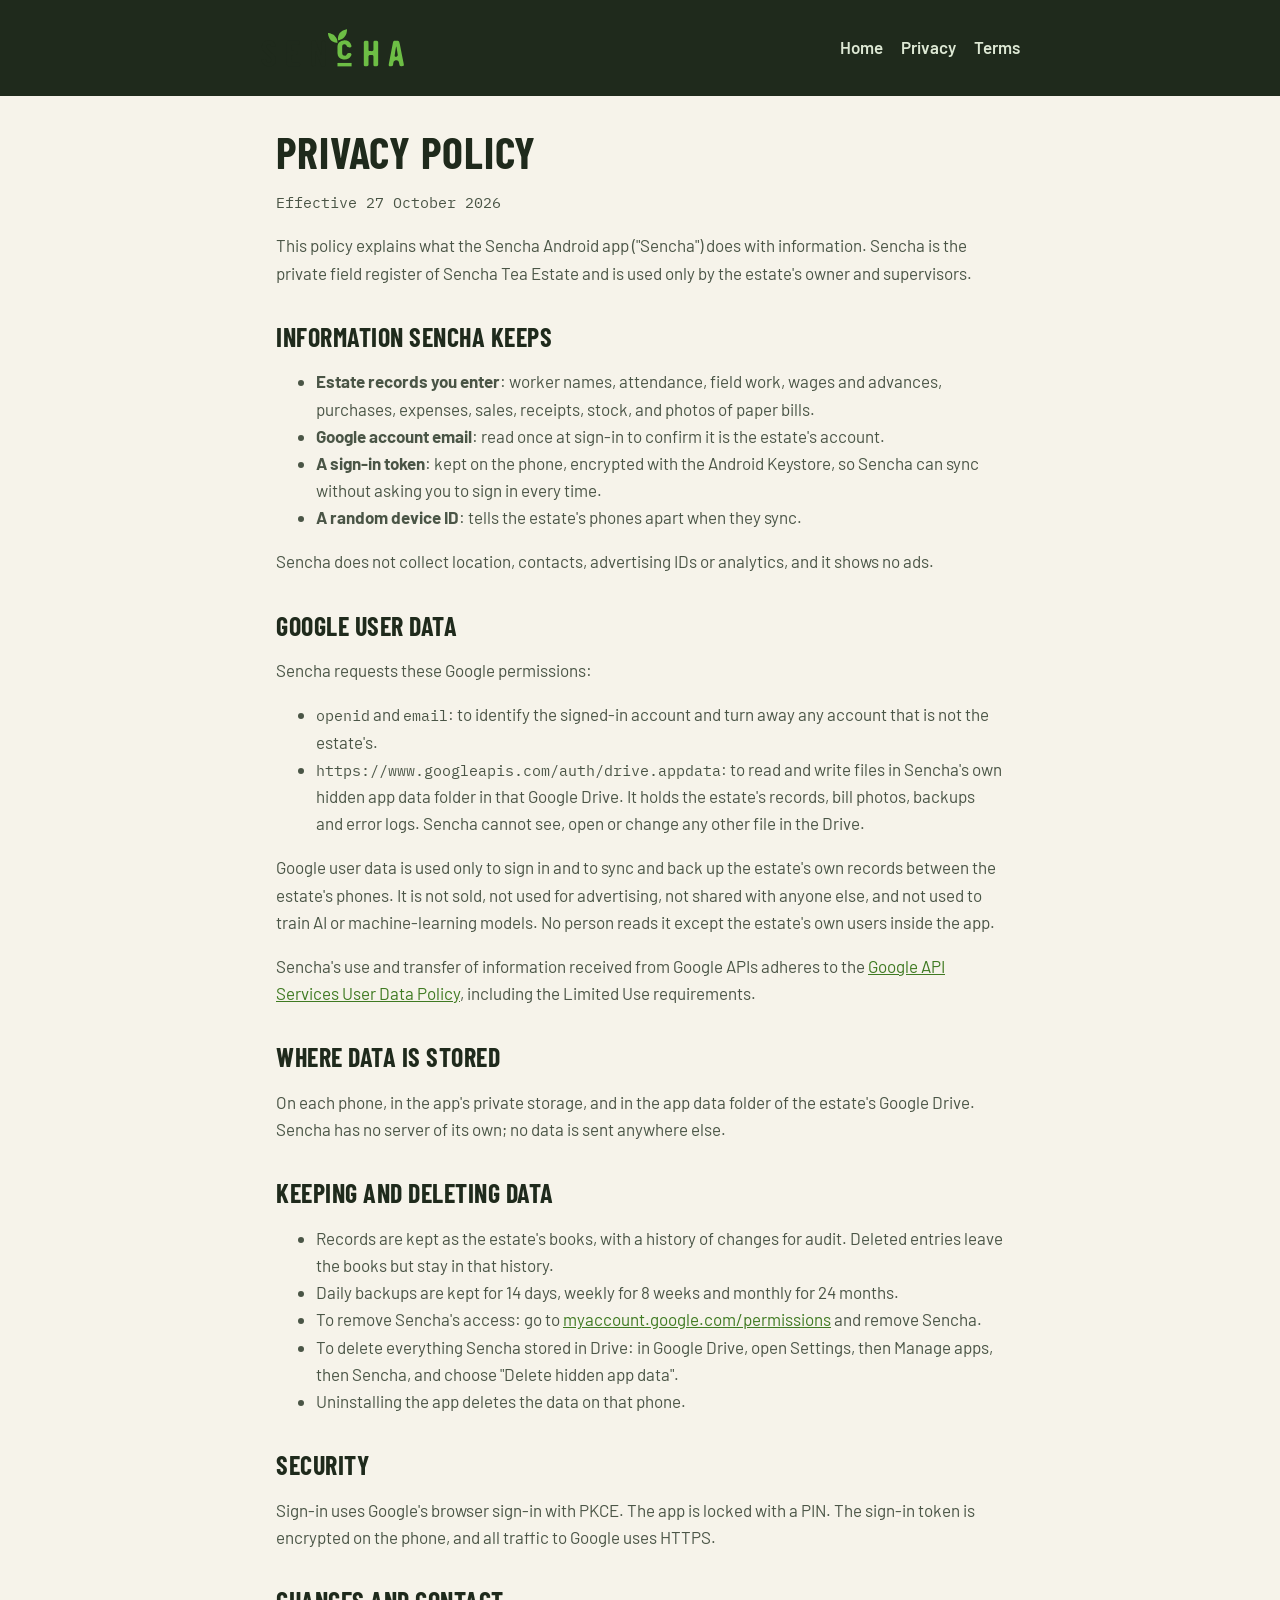
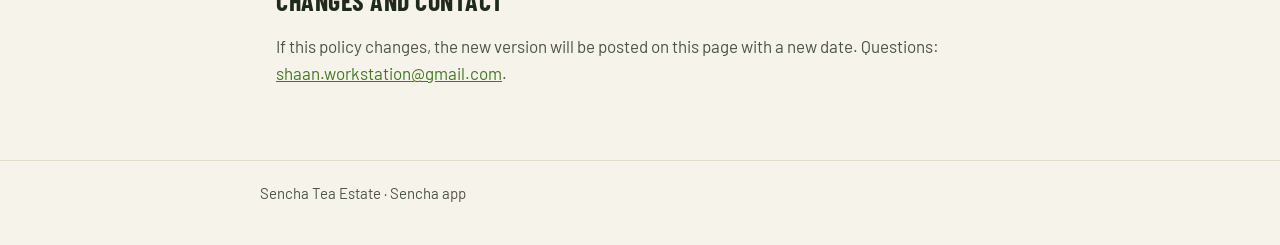
==== sencha/privacy.html @ 17615c98 "Sencha home, privacy policy and terms Co-Authored-By: Claude Opus 5.5 <noreply@anthropic.com>" ====
<!doctype html>
<html lang="en">
<head>
<meta charset="utf-8">
<meta name="viewport" content="width=device-width, initial-scale=1">
<title>Sencha · Privacy Policy</title>
<link rel="icon" href="icon.png">
<link rel="preconnect" href="https://fonts.googleapis.com">
<link href="https://fonts.googleapis.com/css2?family=Barlow:wght@400;600&family=Barlow+Condensed:wght@700&family=IBM+Plex+Mono&display=swap" rel="stylesheet">
<link rel="stylesheet" href="style.css">
</head>
<body>
<header><div class="wrap">
  <img src="logo.svg" alt="Sencha">
  <nav><a href="./">Home</a><a href="privacy.html">Privacy</a><a href="terms.html">Terms</a></nav>
</div></header>
<main class="wrap">
  <h1>Privacy policy</h1>
  <p class="mono">Effective 27 October 2026</p>
  <p>This policy explains what the Sencha Android app ("Sencha") does with information. Sencha is the private field register of Sencha Tea Estate and is used only by the estate's owner and supervisors.</p>

  <h2>Information Sencha keeps</h2>
  <ul>
    <li><b>Estate records you enter</b>: worker names, attendance, field work, wages and advances, purchases, expenses, sales, receipts, stock, and photos of paper bills.</li>
    <li><b>Google account email</b>: read once at sign-in to confirm it is the estate's account.</li>
    <li><b>A sign-in token</b>: kept on the phone, encrypted with the Android Keystore, so Sencha can sync without asking you to sign in every time.</li>
    <li><b>A random device ID</b>: tells the estate's phones apart when they sync.</li>
  </ul>
  <p>Sencha does not collect location, contacts, advertising IDs or analytics, and it shows no ads.</p>

  <h2>Google user data</h2>
  <p>Sencha requests these Google permissions:</p>
  <ul>
    <li><span class="mono">openid</span> and <span class="mono">email</span>: to identify the signed-in account and turn away any account that is not the estate's.</li>
    <li><span class="mono">https://www.googleapis.com/auth/drive.appdata</span>: to read and write files in Sencha's own hidden app data folder in that Google Drive. It holds the estate's records, bill photos, backups and error logs. Sencha cannot see, open or change any other file in the Drive.</li>
  </ul>
  <p>Google user data is used only to sign in and to sync and back up the estate's own records between the estate's phones. It is not sold, not used for advertising, not shared with anyone else, and not used to train AI or machine-learning models. No person reads it except the estate's own users inside the app.</p>
  <p>Sencha's use and transfer of information received from Google APIs adheres to the <a href="https://developers.google.com/terms/api-services-user-data-policy">Google API Services User Data Policy</a>, including the Limited Use requirements.</p>

  <h2>Where data is stored</h2>
  <p>On each phone, in the app's private storage, and in the app data folder of the estate's Google Drive. Sencha has no server of its own; no data is sent anywhere else.</p>

  <h2>Keeping and deleting data</h2>
  <ul>
    <li>Records are kept as the estate's books, with a history of changes for audit. Deleted entries leave the books but stay in that history.</li>
    <li>Daily backups are kept for 14 days, weekly for 8 weeks and monthly for 24 months.</li>
    <li>To remove Sencha's access: go to <a href="https://myaccount.google.com/permissions">myaccount.google.com/permissions</a> and remove Sencha.</li>
    <li>To delete everything Sencha stored in Drive: in Google Drive, open Settings, then Manage apps, then Sencha, and choose "Delete hidden app data".</li>
    <li>Uninstalling the app deletes the data on that phone.</li>
  </ul>

  <h2>Security</h2>
  <p>Sign-in uses Google's browser sign-in with PKCE. The app is locked with a PIN. The sign-in token is encrypted on the phone, and all traffic to Google uses HTTPS.</p>

  <h2>Changes and contact</h2>
  <p>If this policy changes, the new version will be posted on this page with a new date. Questions: <a href="mailto:shaan.workstation@gmail.com">shaan.workstation@gmail.com</a>.</p>
</main>
<footer><div class="wrap">Sencha Tea Estate · Sencha app</div></footer>
</body>
</html>
---- sencha/style.css ----
:root {
  --paper: #F6F3EA;
  --card: #FFFDF6;
  --ink: #1F2A1C;
  --ink-soft: #4A5546;
  --line: #E2DCCB;
  --leaf: #6DBE45;
  --leaf-700: #3F7A22;
}
* { box-sizing: border-box; }
body {
  margin: 0;
  background: var(--paper);
  color: var(--ink);
  font: 17px/1.6 "Barlow", system-ui, sans-serif;
}
header { background: var(--ink); padding: 28px 16px; }
header .wrap { display: flex; align-items: center; gap: 16px; }
header img { height: 40px; }
header nav { margin-left: auto; display: flex; gap: 18px; }
header nav a { color: #DDE8D4; text-decoration: none; font-weight: 600; }
.wrap { max-width: 760px; margin: 0 auto; }
main { padding: 32px 16px 56px; }
h1, h2 {
  font-family: "Barlow Condensed", "Barlow", sans-serif;
  text-transform: uppercase;
  letter-spacing: .02em;
  line-height: 1.1;
}
h1 { font-size: 44px; margin: 0 0 12px; }
h2 { font-size: 26px; margin: 36px 0 8px; }
p, li { color: var(--ink-soft); }
a { color: var(--leaf-700); }
.card {
  background: var(--card);
  border: 1px solid var(--line);
  border-radius: 16px;
  padding: 20px 22px;
  margin: 18px 0;
}
.lead { font-size: 20px; color: var(--ink); }
.mono { font-family: "IBM Plex Mono", ui-monospace, monospace; font-size: 15px; }
footer { border-top: 1px solid var(--line); padding: 20px 16px 40px; font-size: 15px; color: var(--ink-soft); }
@media (max-width: 520px) {
  h1 { font-size: 34px; }
  header .wrap { flex-wrap: wrap; }
  header nav { margin-left: 0; }
}
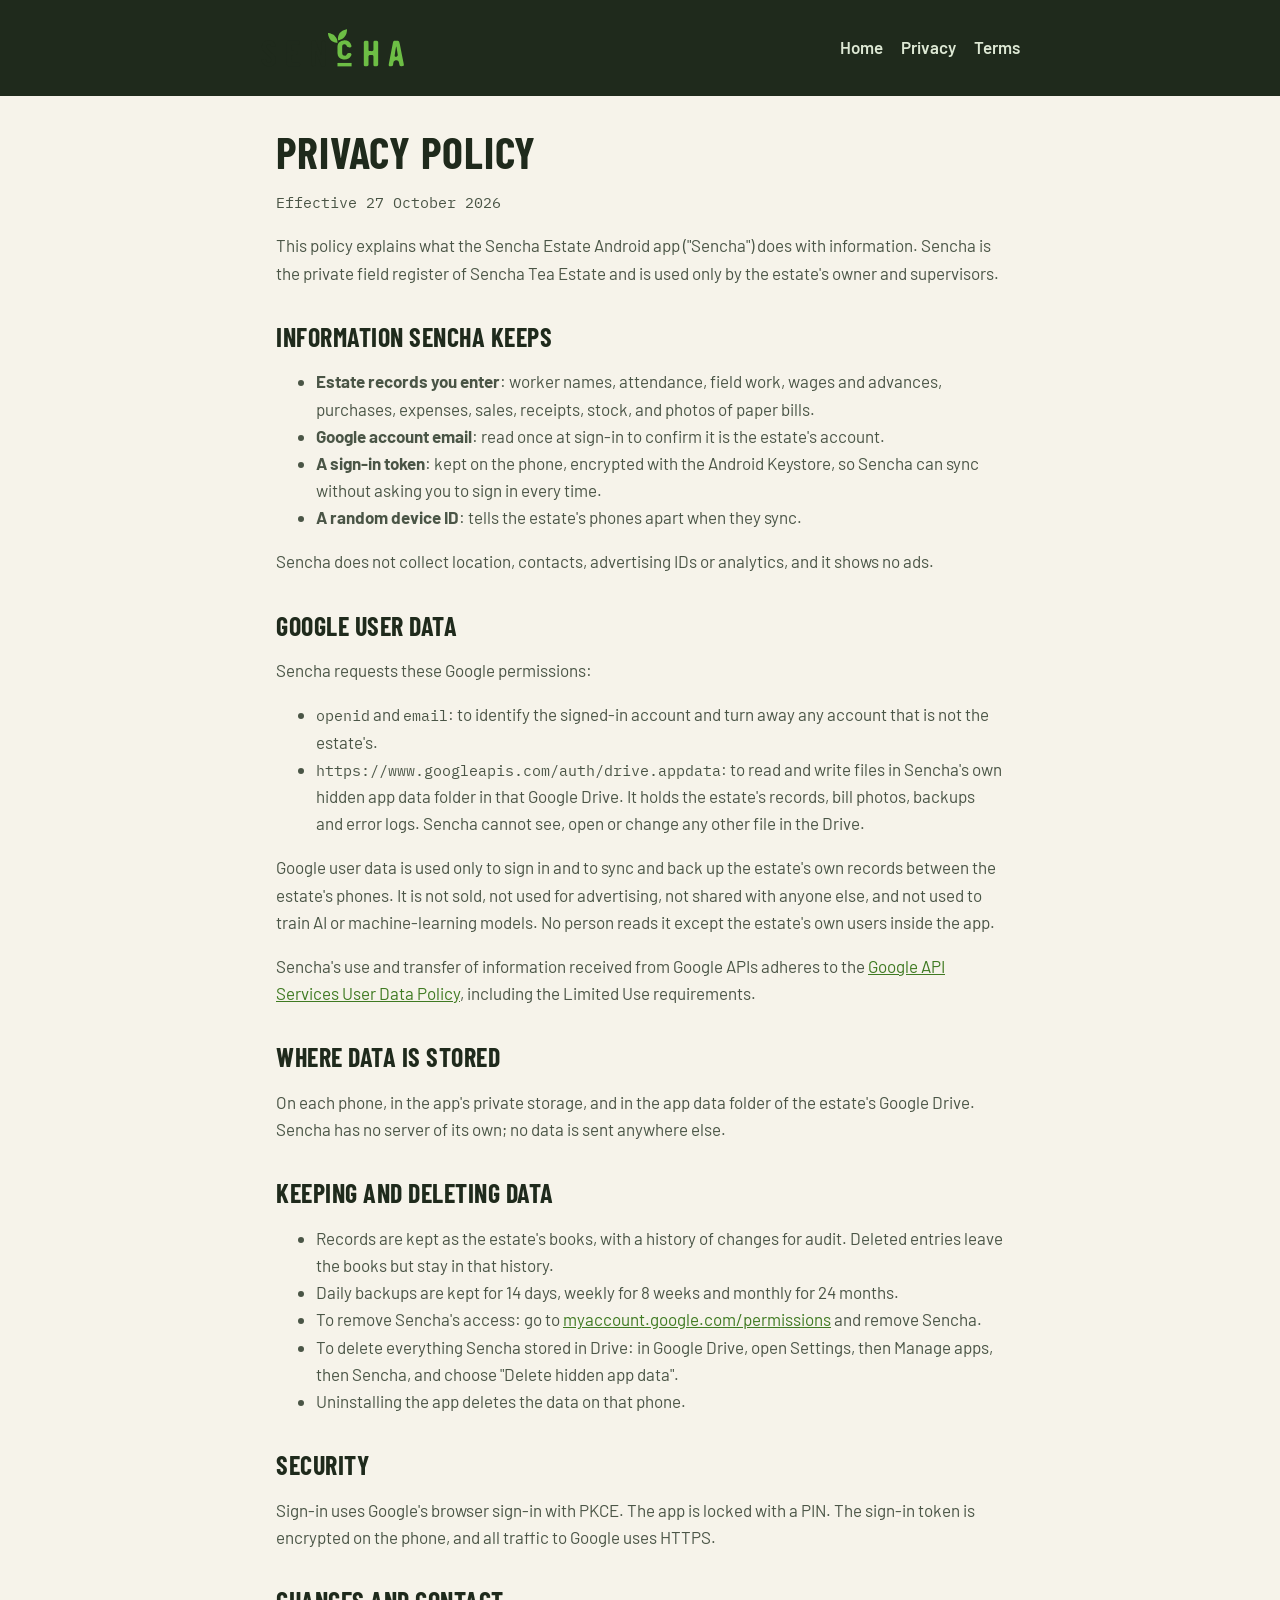
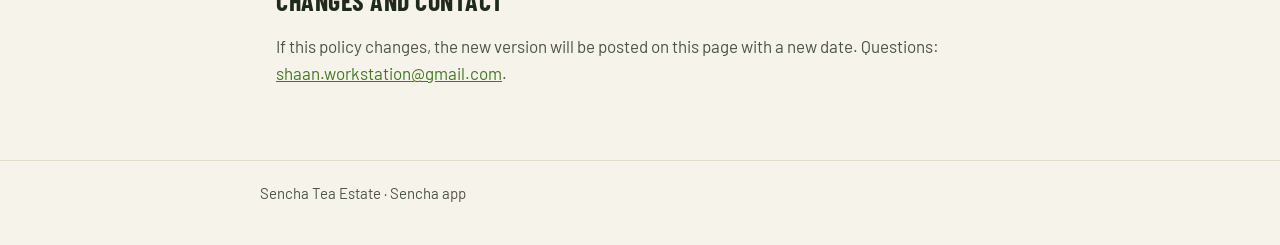
==== commit 726a4976: "Privacy: anchor for data deletion steps, Sencha Estate name Co-Authored-By: Claude Opus 5.5 <noreply" ====
--- a/sencha/privacy.html
+++ b/sencha/privacy.html
@@ -17,7 +17,7 @@
 <main class="wrap">
   <h1>Privacy policy</h1>
   <p class="mono">Effective 27 October 2026</p>
-  <p>This policy explains what the Sencha Android app ("Sencha") does with information. Sencha is the private field register of Sencha Tea Estate and is used only by the estate's owner and supervisors.</p>
+  <p>This policy explains what the Sencha Estate Android app ("Sencha") does with information. Sencha is the private field register of Sencha Tea Estate and is used only by the estate's owner and supervisors.</p>
 
   <h2>Information Sencha keeps</h2>
   <ul>
@@ -40,7 +40,7 @@
   <h2>Where data is stored</h2>
   <p>On each phone, in the app's private storage, and in the app data folder of the estate's Google Drive. Sencha has no server of its own; no data is sent anywhere else.</p>
 
-  <h2>Keeping and deleting data</h2>
+  <h2 id="delete">Keeping and deleting data</h2>
   <ul>
     <li>Records are kept as the estate's books, with a history of changes for audit. Deleted entries leave the books but stay in that history.</li>
     <li>Daily backups are kept for 14 days, weekly for 8 weeks and monthly for 24 months.</li>
